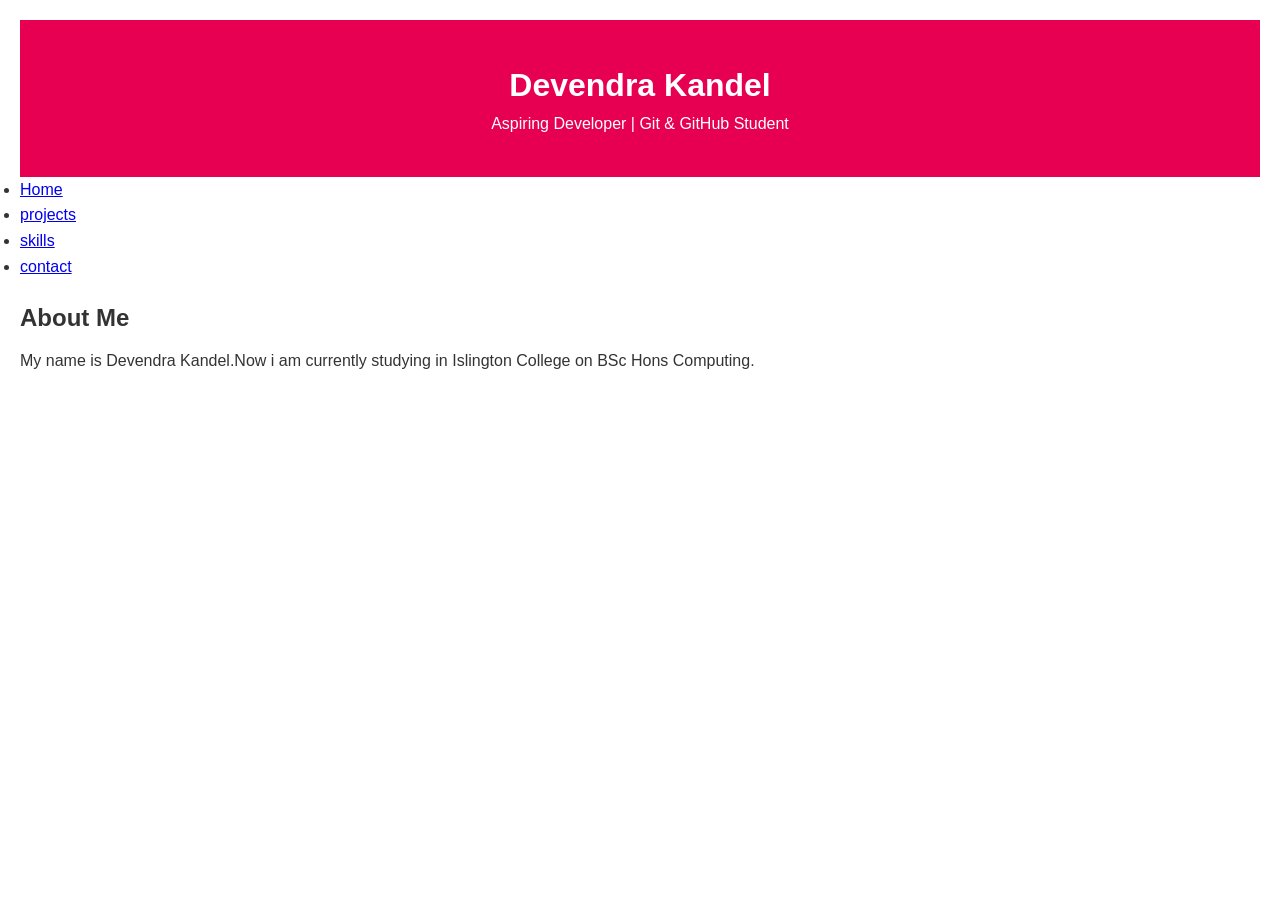
==== index.html @ 43919597 "Unwated changes removed" ====
<!DOCTYPE html>
<html lang="en">
<head>
  <meta charset="UTF-8">
  <meta name="viewport" content="width=device-width, initial-scale=1.0">
  <title>Devendra Kandel | Portfolio</title>
  <link rel="stylesheet" href="style.css">
  <link rel="stylesheet" href="navbar.css">


</head>
<body>

  <header>
    <h1>Devendra Kandel</h1>
    <p>Aspiring Developer | Git & GitHub Student</p>
  </header>

   <section class="nav-bar">
    <ul>
      <li><a href="./index.html">Home</a></li>
      <li><a href="./projects.html">projects</a></li>
      <li><a href="./skills.html">skills</a></li>
      <li><a href="./contact.html">contact</a></li>
    </ul>
  </section>

  <main>
    <section>
      <h2>About Me</h2>
      
      <p>My name is Devendra Kandel.Now i am currently studying in Islington College on BSc Hons Computing.</p>
    </section>
  </main>
</body>
</html>
---- style.css ----
* {
  margin: 0;
  padding: 0;
  box-sizing: border-box;
}

body {
  font-family: Arial, sans-serif;
  line-height: 1.6;
  color: #333;
  max-width: 1800px;
  margin: 0 auto;
  padding: 20px;
}

header {
  background-color: #e70051;
  color: white;
  padding: 40px 20px;
  text-align: center;
}

h2 {
  margin: 20px 0 10px;
}

.skill-list
{
  width: 800 px;
  color: #333;
  padding: 6px 14px;
  border: 1px red solid;
}
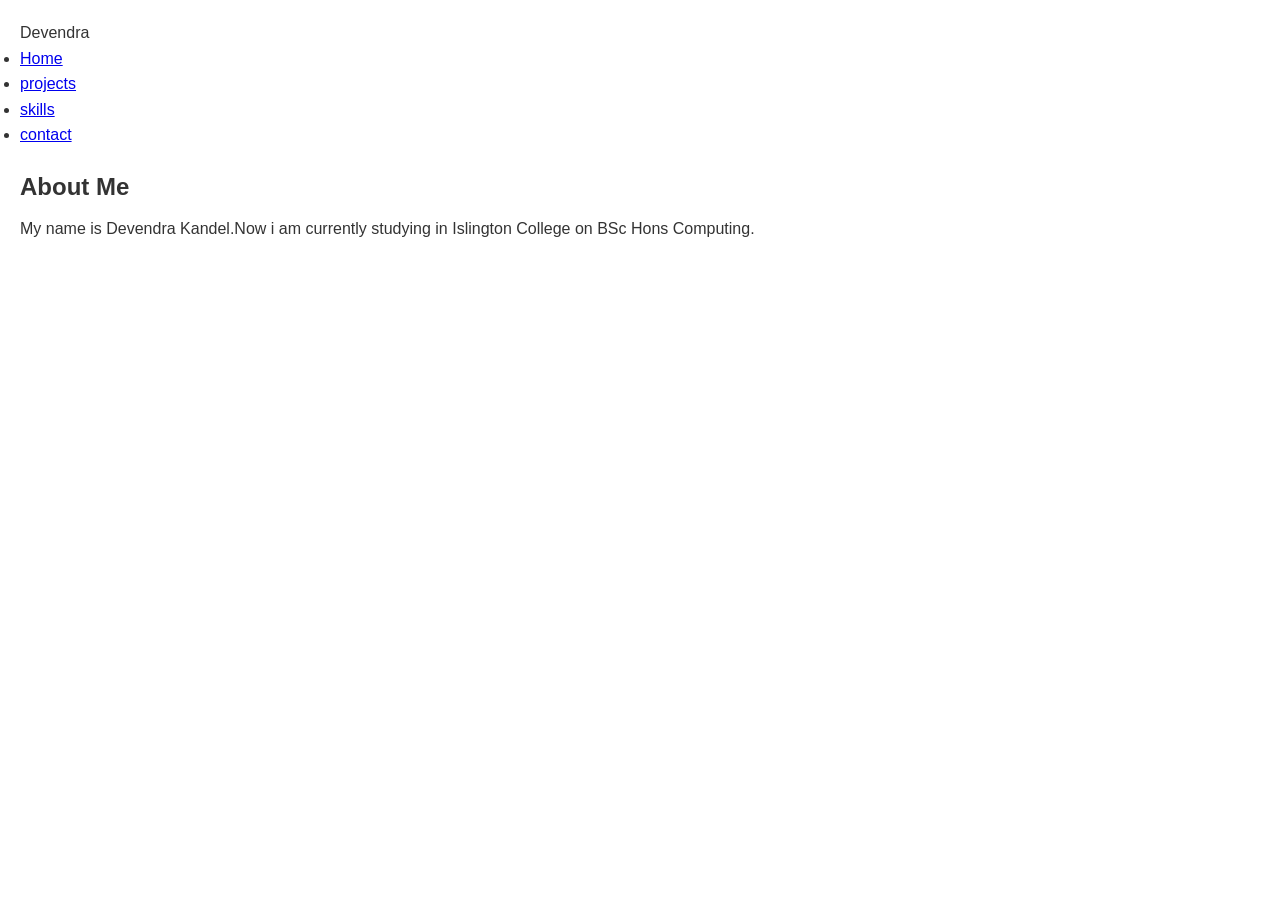
==== commit cf2a0f62: "Homepage navbar updated with working link" ====
--- a/index.html
+++ b/index.html
@@ -11,19 +11,15 @@
 </head>
 <body>
 
-  <header>
-    <h1>Devendra Kandel</h1>
-    <p>Aspiring Developer | Git & GitHub Student</p>
-  </header>
-
-   <section class="nav-bar">
+   <nav>
+    <div class="logo"> Devendra</div>
     <ul>
       <li><a href="./index.html">Home</a></li>
       <li><a href="./projects.html">projects</a></li>
       <li><a href="./skills.html">skills</a></li>
       <li><a href="./contact.html">contact</a></li>
     </ul>
-  </section>
+   </nav>
 
   <main>
     <section>
@@ -31,6 +27,7 @@
       
       <p>My name is Devendra Kandel.Now i am currently studying in Islington College on BSc Hons Computing.</p>
     </section>
+
   </main>
 </body>
 </html>
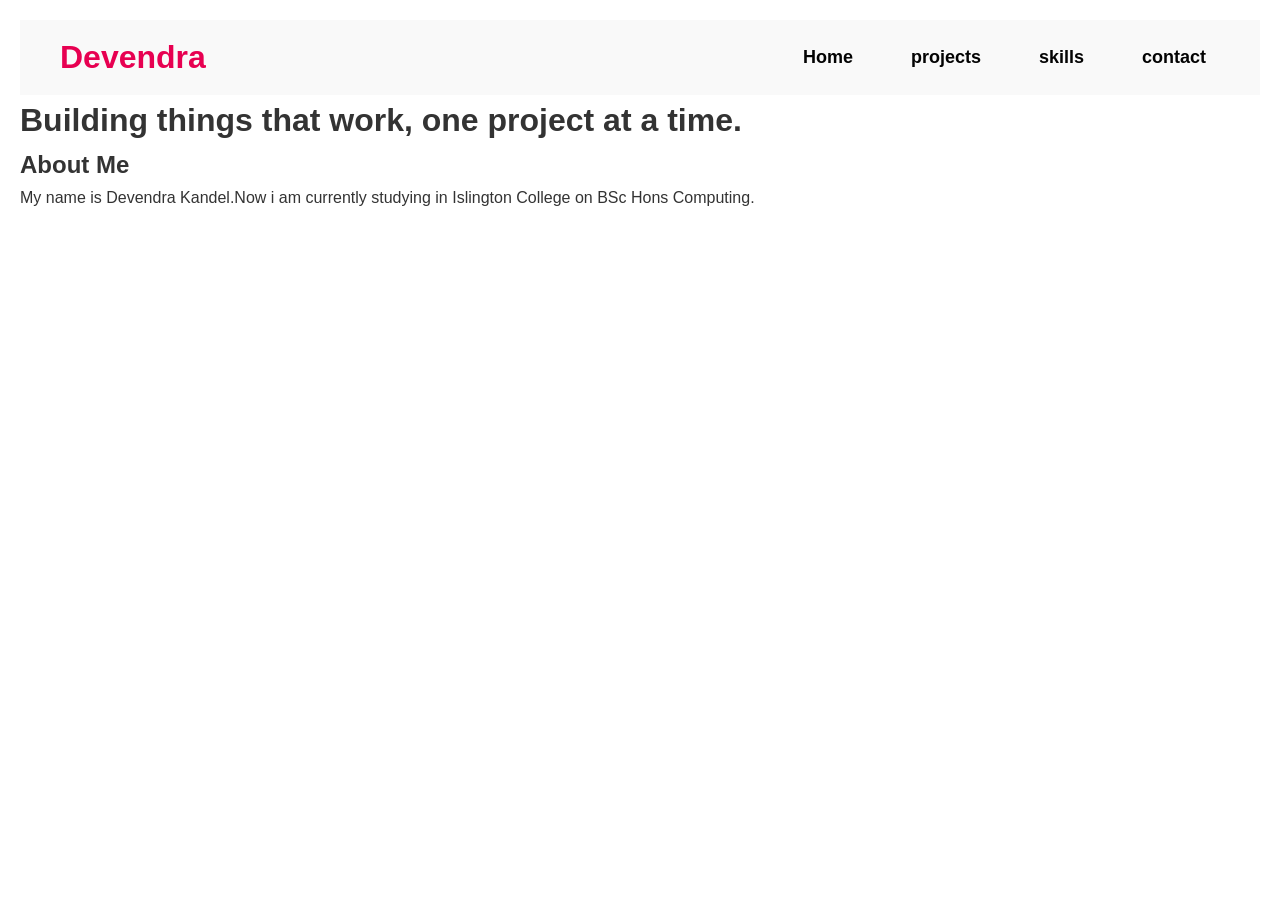
==== commit 0b5cda6f: "new page project and javascript created and home page navbar style is changed" ====
--- a/index.html
+++ b/index.html
@@ -13,14 +13,21 @@
 
    <nav>
     <div class="logo"> Devendra</div>
-    <ul>
+    <ul class="nav-links">
       <li><a href="./index.html">Home</a></li>
       <li><a href="./projects.html">projects</a></li>
       <li><a href="./skills.html">skills</a></li>
       <li><a href="./contact.html">contact</a></li>
     </ul>
+    <!-- for hamburger icon -->
+      <div class="hamburger">
+        <span></span>
+        <span></span>
+        <span></span>
+      </div>
    </nav>
 
+   <div class="project"><h1>Building things that work, one project at a time.</h1></div>
   <main>
     <section>
       <h2>About Me</h2>
@@ -29,5 +36,6 @@
     </section>
 
   </main>
+<script src="javascipt.js"></script> 
 </body>
 </html>
--- a/style.css
+++ b/style.css
@@ -13,21 +13,93 @@
   padding: 20px;
 }
 
-header {
+/* #for navbar */
+nav{
+  background-color: #f9f9f9;
+  padding: 12px 40px;
+  display: flex;
+  justify-content: space-between;
+  align-items: center;
+}
+
+/* #for logo */
+nav .logo
+{
+  text-align: left;
+  font-family: sans-serif;
+  font-size: 32px;;
+  font-weight:800 ;
+  color: #e70051;
+}
+
+/* #for navbar buttons */
+nav ul
+{
+  list-style: none;
+  display: flex;
+  gap: 30px;
+  margin: 0;
+  padding: 0;
+}
+
+/* #for navbar buttons  */
+nav ul li a
+{
+  color: rgb(3, 3, 3);
+  text-decoration: none;
+  font-size: 18px;
+  font-weight: bold;
+  padding: 8px 14px;
+  transition: background-color 0.3s ease , color 0.3s ease;
+  border-radius: 4px;
+}
+
+/* hover effect */
+nav ul li a:hover
+{
   background-color: #e70051;
   color: white;
-  padding: 40px 20px;
-  text-align: center;
 }
 
-h2 {
-  margin: 20px 0 10px;
+/* Hmaburger icon */
+.hamburger
+{
+  display: none;
+  flex-direction:column;
+  cursor: pointer;
 }
 
-.skill-list
+.hamburger span
 {
-  width: 800 px;
-  color: #333;
-  padding: 6px 14px;
-  border: 1px red solid;
+  height: 3px;
+  width: 25px;
+  background: #333;
+  margin : 4px 0;
+  border-radius: 2px;
+}
+
+ /* to make responnsive */
+ @media(max-width: 760px)
+ {
+  .nav-links
+  {
+    display: none;
+    flex-direction: column;
+    background: #f9f9f9;
+    position: absolute;
+    top: 60px;
+    right: 40px;
+    padding: 10px;
+    box-shadow: 0px 4px 6px rgba(0,0, 0, 0.1);
+  }
+  
+  .nav-links.active
+  {
+    display: flex ;
+  }
+
+  .hamburger
+  {
+    display: flex;
+  }
 }
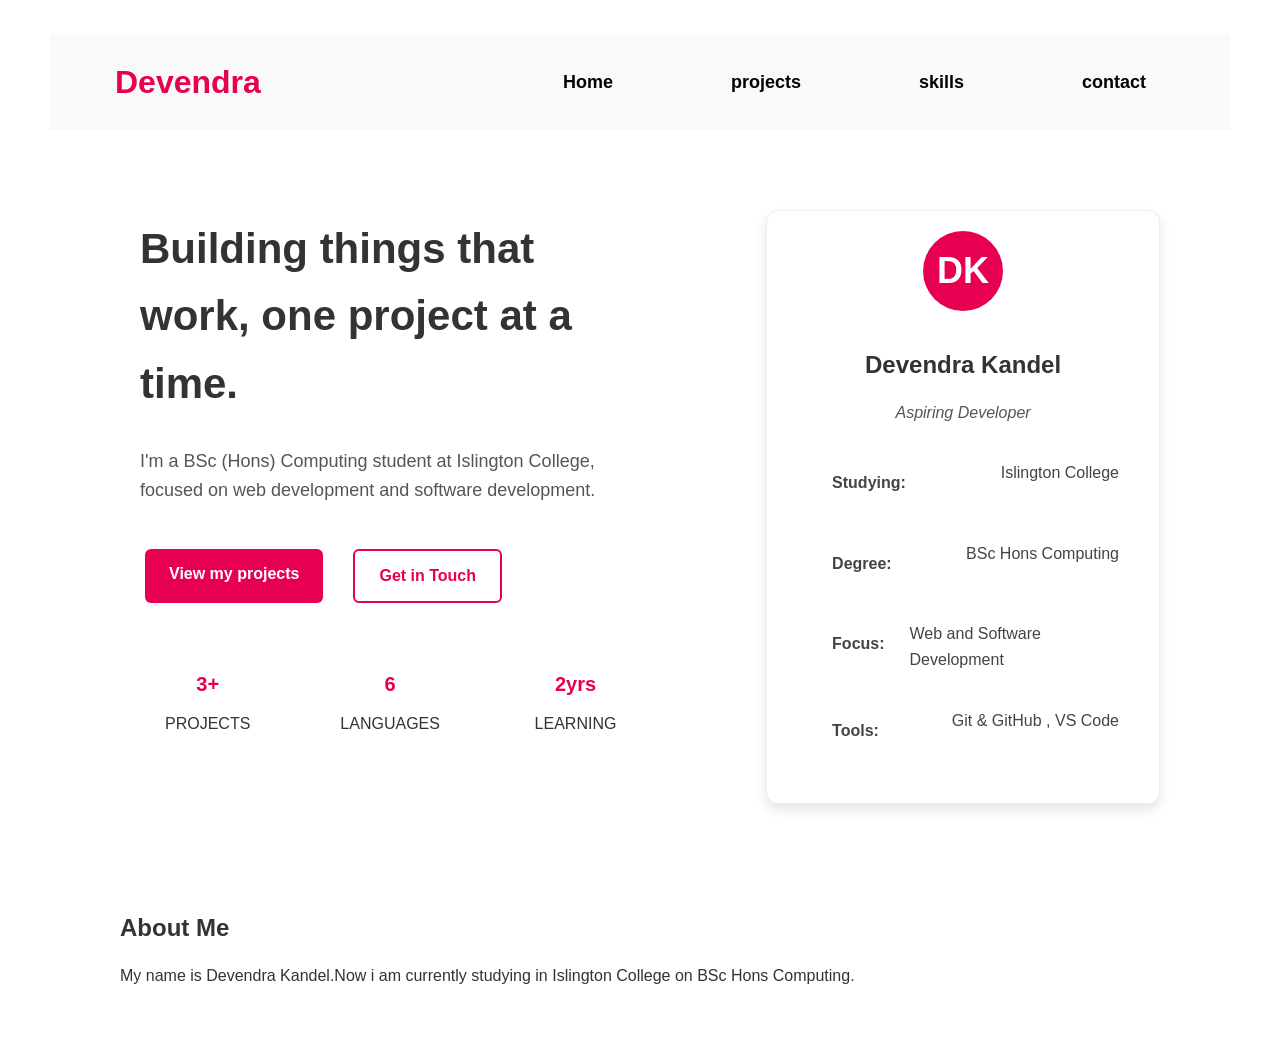
==== commit b0409d8c: "WIP homepage and profile being build" ====
--- a/index.html
+++ b/index.html
@@ -5,9 +5,6 @@
   <meta name="viewport" content="width=device-width, initial-scale=1.0">
   <title>Devendra Kandel | Portfolio</title>
   <link rel="stylesheet" href="style.css">
-  <link rel="stylesheet" href="navbar.css">
-
-
 </head>
 <body>
 
@@ -27,7 +24,36 @@
       </div>
    </nav>
 
-   <div class="project"><h1>Building things that work, one project at a time.</h1></div>
+  <section class="hero">
+    <div class="hero-left" >
+      <h1>Building things that work, one project at a time.</h1>
+      <p>I'm a BSc (Hons) Computing student at Islington College, focused on web development and software development.</p>
+      <div class="hero-buttons">
+        <a href="./projects.html" class="btn">View my projects</a>
+        <a href="./contact.html" class="btn btn-secondary">Get in Touch</a>
+      </div>
+      <div class="hero-stats">
+        <div><strong>3+</strong>PROJECTS</div>
+        <div><strong>6</strong>LANGUAGES</div>
+        <div><strong>2yrs</strong>LEARNING</div>
+      </div>
+    </div>
+
+    <div class="hero-right">
+      <div class="profile-card">
+        <div class="profile-initials">DK</div>
+        <h2>Devendra Kandel</h2>
+        <p>Aspiring Developer</p>
+        <ul>
+          <li><strong>Studying:</strong>Islington College</li>
+          <li><strong>Degree:</strong>BSc Hons Computing</li>
+          <li><strong>Focus:</strong>Web and Software Development</li>
+          <li><strong>Tools:</strong>Git & GitHub , VS Code </li>
+        </ul>
+      </div>
+    </div>
+  </section>
+
   <main>
     <section>
       <h2>About Me</h2>
--- a/style.css
+++ b/style.css
@@ -1,6 +1,6 @@
 * {
-  margin: 0;
-  padding: 0;
+  margin: 5px;
+  padding: 5px 20px;
   box-sizing: border-box;
 }
 
@@ -102,4 +102,205 @@
   {
     display: flex;
   }
-}+}
+
+/* Hero Section */
+.hero {
+  display: flex;
+  justify-content: space-between;
+  align-items: flex-start;
+  padding: 60px 40px;
+  gap: 40px;
+}
+
+/* Left side */
+.hero-left {
+  flex: 1;
+}
+
+.hero-left h3 {
+  color: #e70051;
+  font-size: 20px;
+  margin-bottom: 10px;
+}
+
+.hero-left h1 {
+  font-size: 42px;
+  font-weight: 800;
+  color: #333;
+  margin-bottom: 20px;
+}
+
+.hero-left p {
+  font-size: 18px;
+  color: #555;
+  margin-bottom: 30px;
+}
+
+.hero-buttons {
+  display: flex;
+  gap: 20px;
+  margin-bottom: 30px;
+}
+
+.btn {
+  padding: 12px 24px;
+  background-color: #e70051;
+  color: white;
+  text-decoration: none;
+  font-weight: bold;
+  border-radius: 6px;
+  transition: background-color 0.3s ease;
+}
+
+.btn:hover {
+  background-color: #c60045;
+}
+
+.btn-secondary {
+  background-color: transparent;
+  color: #e70051;
+  border: 2px solid #e70051;
+}
+
+.btn-secondary:hover {
+  background-color: #e70051;
+  color: white;
+}
+
+.hero-stats {
+  display: flex;
+  gap: 40px;
+  font-size: 16px;
+  margin-top: 20px;
+}
+
+.hero-stats div {
+  display: flex;
+  flex-direction: column;
+  align-items: center;
+}
+
+.hero-stats strong {
+  font-size: 20px;
+  color: #e70051;
+  margin-bottom: 6px;
+}
+
+/* Right side */
+.hero-right {
+  flex: 1;
+  display: flex;
+  justify-content: center;
+}
+
+.profile-card {
+  background: #fff; 
+  padding: 20px 10px;
+  border-radius: 12px;
+  box-shadow: 0px 6px 12px rgba(0,0,0,0.1);
+  text-align: center;
+  width: 100%;
+  max-width: 500px;
+  border: 1px solid #eee; 
+}
+
+.profile-initials {
+  background: #e70051;
+  color: white;
+  font-size: 36px; 
+  font-weight: bold;
+  width: 80px;
+  height: 80px;
+  border-radius: 50%;
+  display: flex;
+  align-items: center;
+  justify-content: center;
+  margin: 0 auto 30px;
+}
+
+.profile-card h2 {
+  margin: 10px 0 5px;
+  font-size: 24px;
+  font-weight: 700;
+  color: #333;
+}
+
+.profile-card p {
+  margin-bottom: 20px;
+  font-size: 16px;
+  color: #555;
+  font-style: italic;
+}
+
+.profile-card ul {
+  list-style: none;
+  padding: 0;
+  margin-top: 25px;
+  text-align: left;
+}
+
+.profile-card ul li {
+  display: flex ;
+  justify-content: space-between;
+  margin-bottom: 25px;
+  font-size: 16px;
+  color: #444;
+}
+
+/* Responsive */
+@media (max-width: 768px) {
+  .hero {
+    flex-direction: column;
+    text-align: center;
+    gap: 30px;
+    padding: 40px 20px;
+  }
+
+  .hero-left {
+    flex: unset;
+  }
+  .hero-right {
+    margin-top: 20px;
+    flex:unset;
+    display: flex;
+    justify-content: center;
+  }
+
+  .hero-buttons {
+    justify-content: center;
+  }
+
+  .hero-stats {
+    flex-direction: column;
+    justify-content: center;
+  }
+
+   .profile-card {
+    max-width: 100%;   
+    padding: 25px 20px;
+    text-align: center;   
+  }
+
+  .profile-initials {
+    margin: 0 auto 20px; 
+    width: 70px;
+    height: 70px;
+    font-size: 28px;
+  }
+
+  .profile-card h2 {
+    font-size: 20px;
+    text-align: center;
+  }
+
+  .profile-card p {
+    font-size: 14px;
+    text-align: center;
+  }
+
+  .profile-card ul li {
+    font-size: 14px;
+    margin-bottom: 12px;
+  }
+}
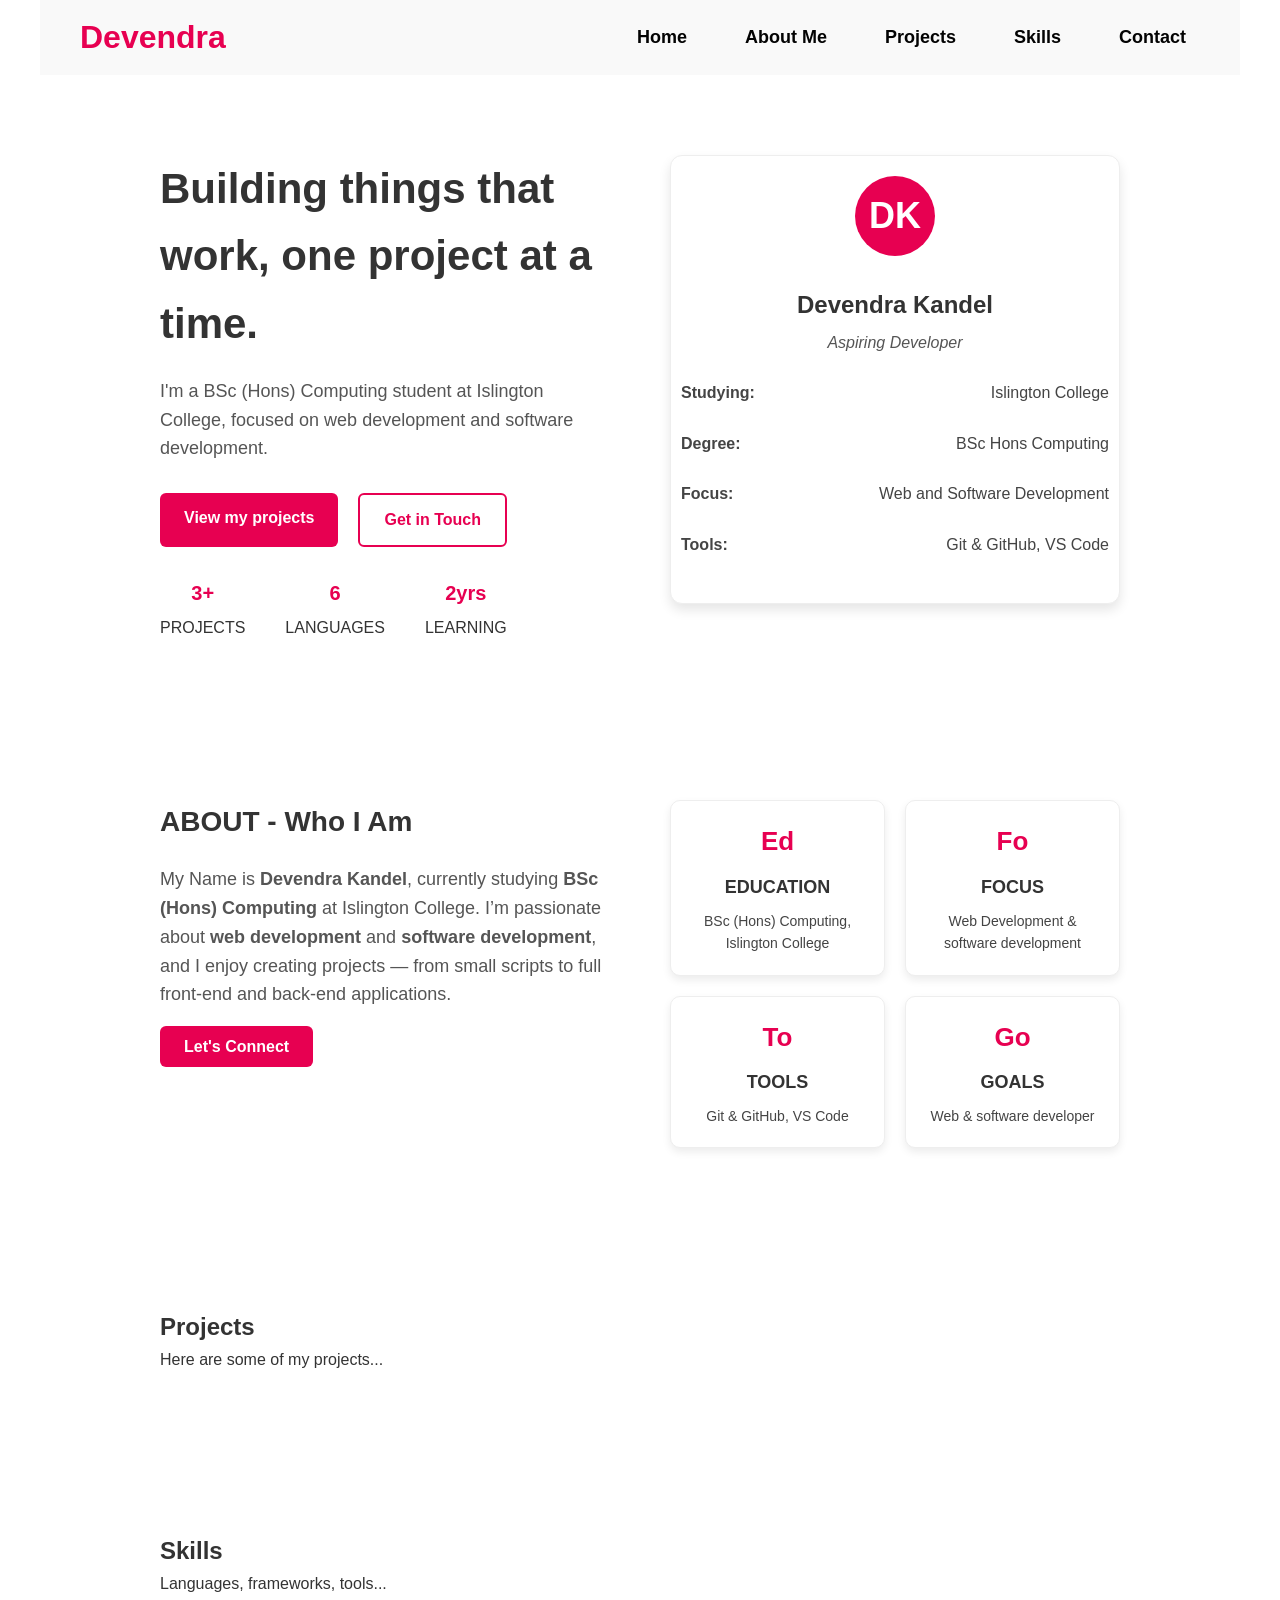
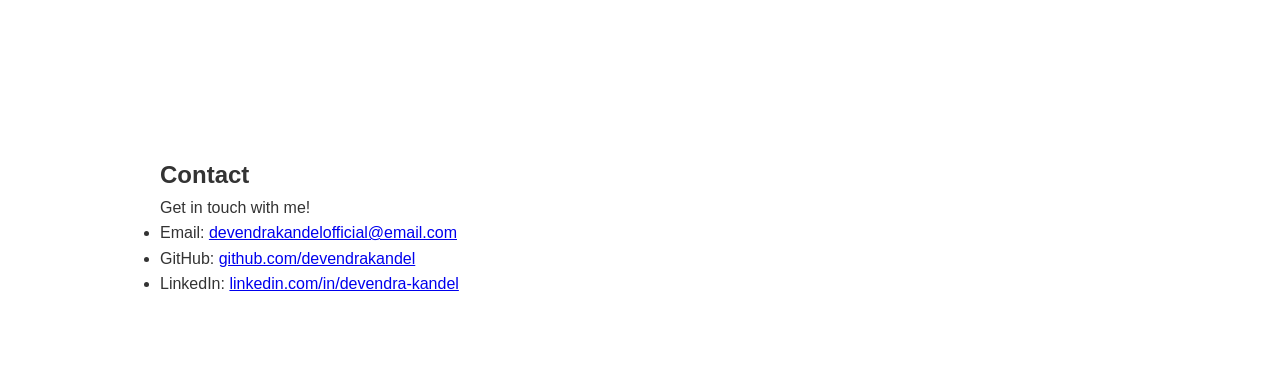
==== commit 9209f190: "WIP About Me section completed with css" ====
--- a/index.html
+++ b/index.html
@@ -8,29 +8,26 @@
 </head>
 <body>
 
-   <nav>
-    <div class="logo"> Devendra</div>
+  <!-- Navbar -->
+  <nav>
+    <div class="logo">Devendra</div>
     <ul class="nav-links">
-      <li><a href="./index.html">Home</a></li>
-      <li><a href="./projects.html">projects</a></li>
-      <li><a href="./skills.html">skills</a></li>
-      <li><a href="./contact.html">contact</a></li>
+      <li><a href="#home">Home</a></li>
+      <li><a href="#about">About Me</a></li>
+      <li><a href="#projects">Projects</a></li>
+      <li><a href="#skills">Skills</a></li>
+      <li><a href="#contact">Contact</a></li>
     </ul>
-    <!-- for hamburger icon -->
-      <div class="hamburger">
-        <span></span>
-        <span></span>
-        <span></span>
-      </div>
-   </nav>
+  </nav>
 
-  <section class="hero">
-    <div class="hero-left" >
+  <!-- Hero Section -->
+  <section id="home" class="hero">
+    <div class="hero-left">
       <h1>Building things that work, one project at a time.</h1>
       <p>I'm a BSc (Hons) Computing student at Islington College, focused on web development and software development.</p>
       <div class="hero-buttons">
-        <a href="./projects.html" class="btn">View my projects</a>
-        <a href="./contact.html" class="btn btn-secondary">Get in Touch</a>
+        <a href="#projects" class="btn">View my projects</a>
+        <a href="#contact" class="btn btn-secondary">Get in Touch</a>
       </div>
       <div class="hero-stats">
         <div><strong>3+</strong>PROJECTS</div>
@@ -38,30 +35,62 @@
         <div><strong>2yrs</strong>LEARNING</div>
       </div>
     </div>
-
     <div class="hero-right">
       <div class="profile-card">
         <div class="profile-initials">DK</div>
         <h2>Devendra Kandel</h2>
         <p>Aspiring Developer</p>
         <ul>
-          <li><strong>Studying:</strong>Islington College</li>
-          <li><strong>Degree:</strong>BSc Hons Computing</li>
-          <li><strong>Focus:</strong>Web and Software Development</li>
-          <li><strong>Tools:</strong>Git & GitHub , VS Code </li>
+          <li><strong>Studying:</strong> Islington College</li>
+          <li><strong>Degree:</strong> BSc Hons Computing</li>
+          <li><strong>Focus:</strong> Web and Software Development</li>
+          <li><strong>Tools:</strong> Git & GitHub, VS Code</li>
         </ul>
       </div>
     </div>
   </section>
 
-  <main>
-    <section>
-      <h2>About Me</h2>
-      
-      <p>My name is Devendra Kandel.Now i am currently studying in Islington College on BSc Hons Computing.</p>
-    </section>
+  <!-- About Section -->
+  <section id="about" class="about">
+    <div class="about-left">
+      <h2>ABOUT - Who I Am</h2>
+      <p>My Name is <strong>Devendra Kandel</strong>, currently studying <strong>BSc (Hons) Computing</strong> at Islington College.
+      I’m passionate about <strong>web development</strong> and <strong>software development</strong>, and I enjoy creating projects — from small scripts to full front‑end and back‑end applications.</p>
+      <a href="#contact" class="btn">Let's Connect</a>
+    </div>
+    <div class="about-right">
+      <div class="about-box"><h3>Ed<span>Education</span></h3><p>BSc (Hons) Computing, Islington College</p></div>
+      <div class="about-box"><h3>Fo<span>Focus</span></h3><p>Web Development & software development</p></div>
+      <div class="about-box"><h3>To<span>Tools</span></h3><p>Git & GitHub, VS Code</p></div>
+      <div class="about-box"><h3>Go<span>Goals</span></h3><p>Web & software developer</p></div>
+    </div>
+  </section>
 
-  </main>
-<script src="javascipt.js"></script> 
+  <!-- Projects Section -->
+  <section id="projects">
+    <h2>Projects</h2>
+    <p>Here are some of my projects...</p>
+    <!-- Add your project cards here -->
+  </section>
+
+  <!-- Skills Section -->
+  <section id="skills">
+    <h2>Skills</h2>
+    <p>Languages, frameworks, tools...</p>
+    <!-- Add your skills list here -->
+  </section>
+
+  <!-- Contact Section -->
+  <section id="contact">
+    <h2>Contact</h2>
+    <p>Get in touch with me!</p>
+    <ul>
+      <li>Email: <a href="mailto:devendrakandel9@email.com">devendrakandelofficial@email.com</a></li>
+      <li>GitHub: <a href="https://github.com/devendrakandel" target="_blank">github.com/devendrakandel</a></li>
+      <li>LinkedIn: <a href="https://linkedin.com/in/devendra-kandel-a0620737b"
+          target="_blank">linkedin.com/in/devendra-kandel</a></li>
+    </ul>
+  </section>
+
 </body>
 </html>
--- a/style.css
+++ b/style.css
@@ -1,6 +1,6 @@
 * {
-  margin: 5px;
-  padding: 5px 20px;
+  margin: 0px;
+  padding: 0px 0px;
   box-sizing: border-box;
 }
 
@@ -8,9 +8,24 @@
   font-family: Arial, sans-serif;
   line-height: 1.6;
   color: #333;
-  max-width: 1800px;
+  max-width: 1200px;
   margin: 0 auto;
-  padding: 20px;
+  padding: 0px;
+}
+
+section {
+  padding: 80px 120px;
+}
+
+nav {
+  padding: 20px 60px;   /* navbar spacing */
+}
+
+nav {
+  position: sticky;
+  top: 0;
+  z-index: 1000;        /* keeps it above other content */
+  background-color: #f9f9f9;
 }
 
 /* #for navbar */
@@ -109,8 +124,8 @@
   display: flex;
   justify-content: space-between;
   align-items: flex-start;
-  padding: 60px 40px;
-  gap: 40px;
+  padding: 80px 120px;
+  gap: 60px;
 }
 
 /* Left side */
@@ -251,18 +266,18 @@
 /* Responsive */
 @media (max-width: 768px) {
   .hero {
-    flex-direction: column;
+    grid-template-columns: 1fr;
     text-align: center;
     gap: 30px;
     padding: 40px 20px;
   }
 
   .hero-left {
-    flex: unset;
+    grid-column: 1 / -1;
   }
   .hero-right {
     margin-top: 20px;
-    flex:unset;
+    grid-column: 1 / -1;
     display: flex;
     justify-content: center;
   }
@@ -304,3 +319,77 @@
     margin-bottom: 12px;
   }
 }
+
+.hero, .about {
+  display: grid;
+  grid-template-columns: 1fr 1fr; /* two equal columns */
+  gap: 60px;                      /* consistent spacing */
+  padding: 80px 120px;            /* same rhythm */
+  align-items: start;             /* align top edges */
+}
+
+.about-left h2 {
+  font-size: 28px;
+  font-weight: 800;
+  color: #333;
+  margin-bottom: 20px;
+}
+
+.about-left p {
+  font-size: 18px;
+  color: #555;
+  margin-bottom: 25px;
+  line-height: 1.6;
+}
+
+.about-right {
+  display: grid;
+  grid-template-columns: 1fr 1fr;
+  gap: 20px;
+}
+
+.about-box {
+  background: #fff;
+  border: 1px solid #eee;
+  border-radius: 10px;
+  padding: 20px;
+  text-align: center;
+  box-shadow: 0px 4px 8px rgba(0,0,0,0.08);
+}
+
+.about-box h3 {
+  font-size: 26px;
+  font-weight: 800;
+  color: #e70051;
+  margin-bottom: 8px;
+  display: flex;
+  flex-direction: column;
+  align-items: center;
+  gap: 6px;
+}
+
+.about-box h3 span{
+  font-size: 18px;
+  font-weight: 700;
+  color: #333;
+  margin-top: 4px;
+  text-transform: uppercase;
+}
+
+.about-box p {
+  font-size: 14px;
+  color: #444;
+}
+
+/* Responsive */
+@media (max-width: 768px) {
+  .about {
+    grid-template-columns: 1fr;
+    text-align: center;
+  }
+
+  .about-right {
+    grid-template-columns: 1fr;
+    margin-top: 30px;
+  }
+}
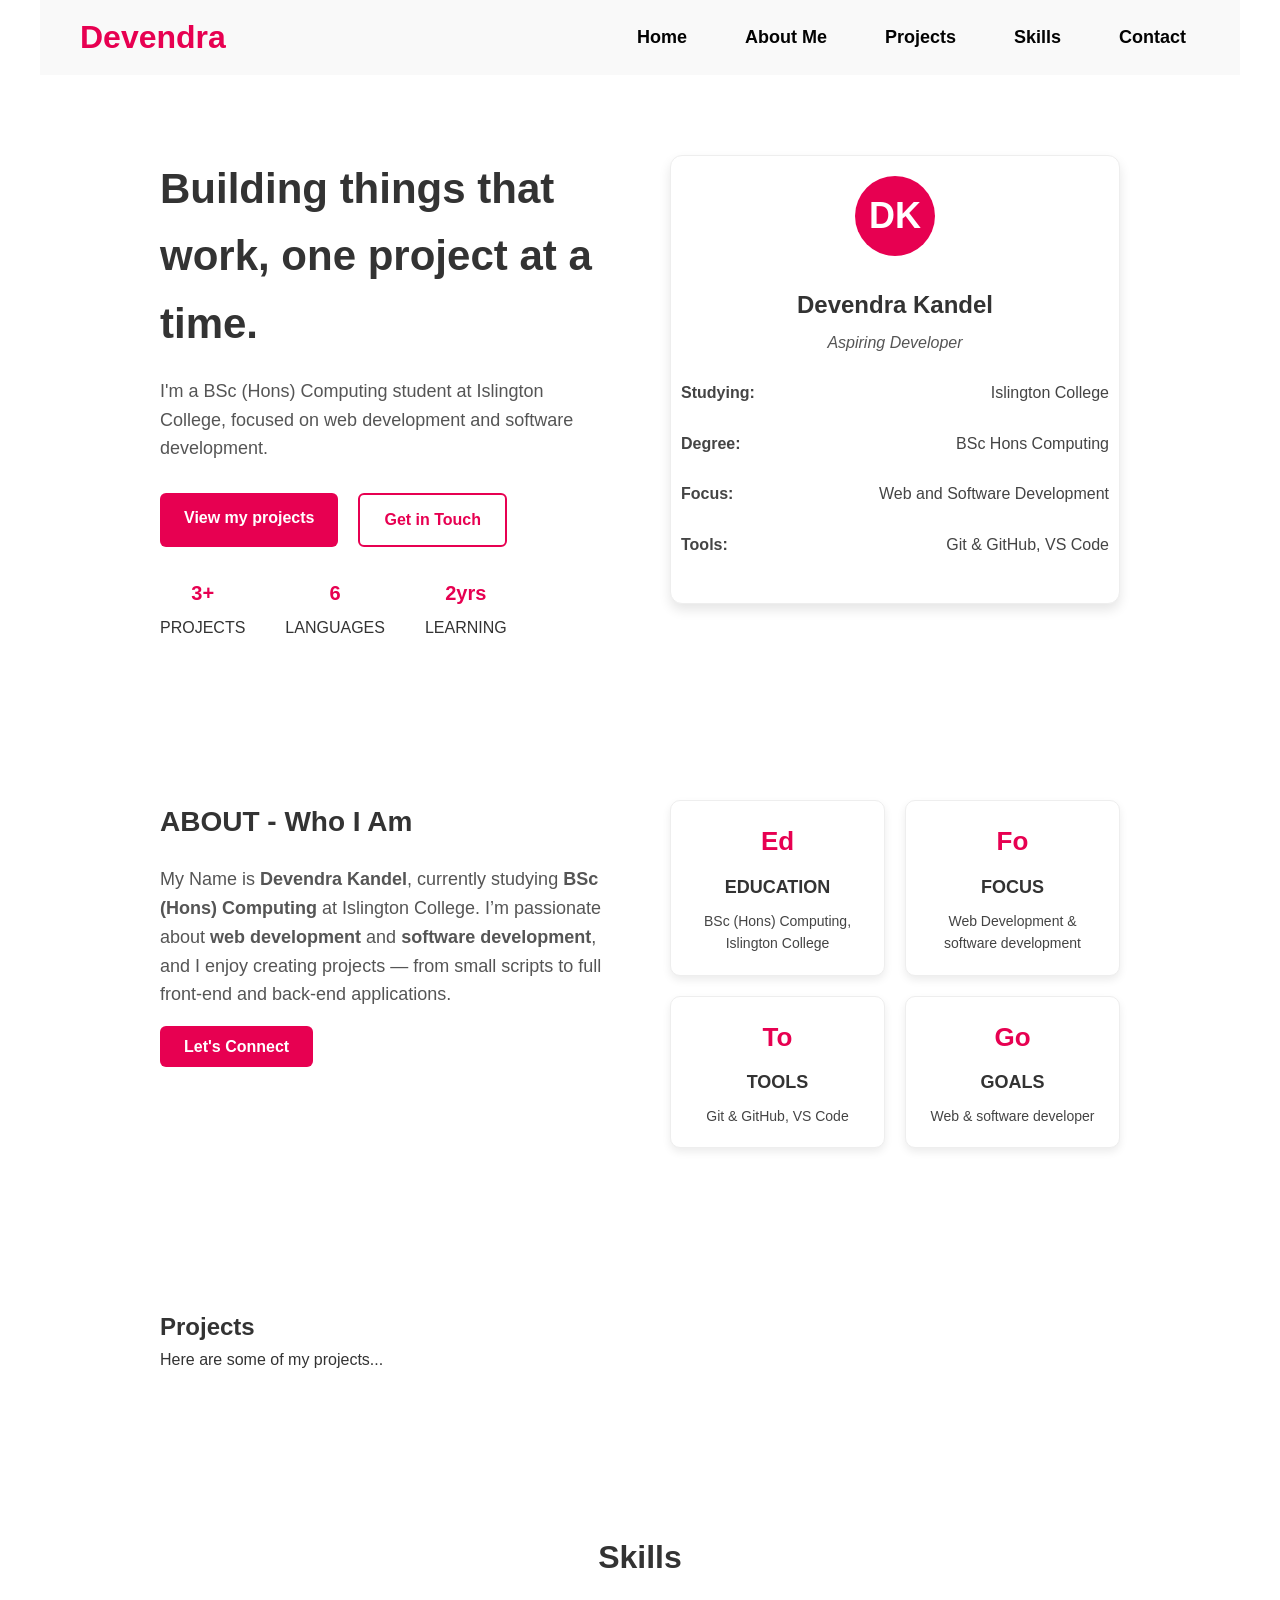
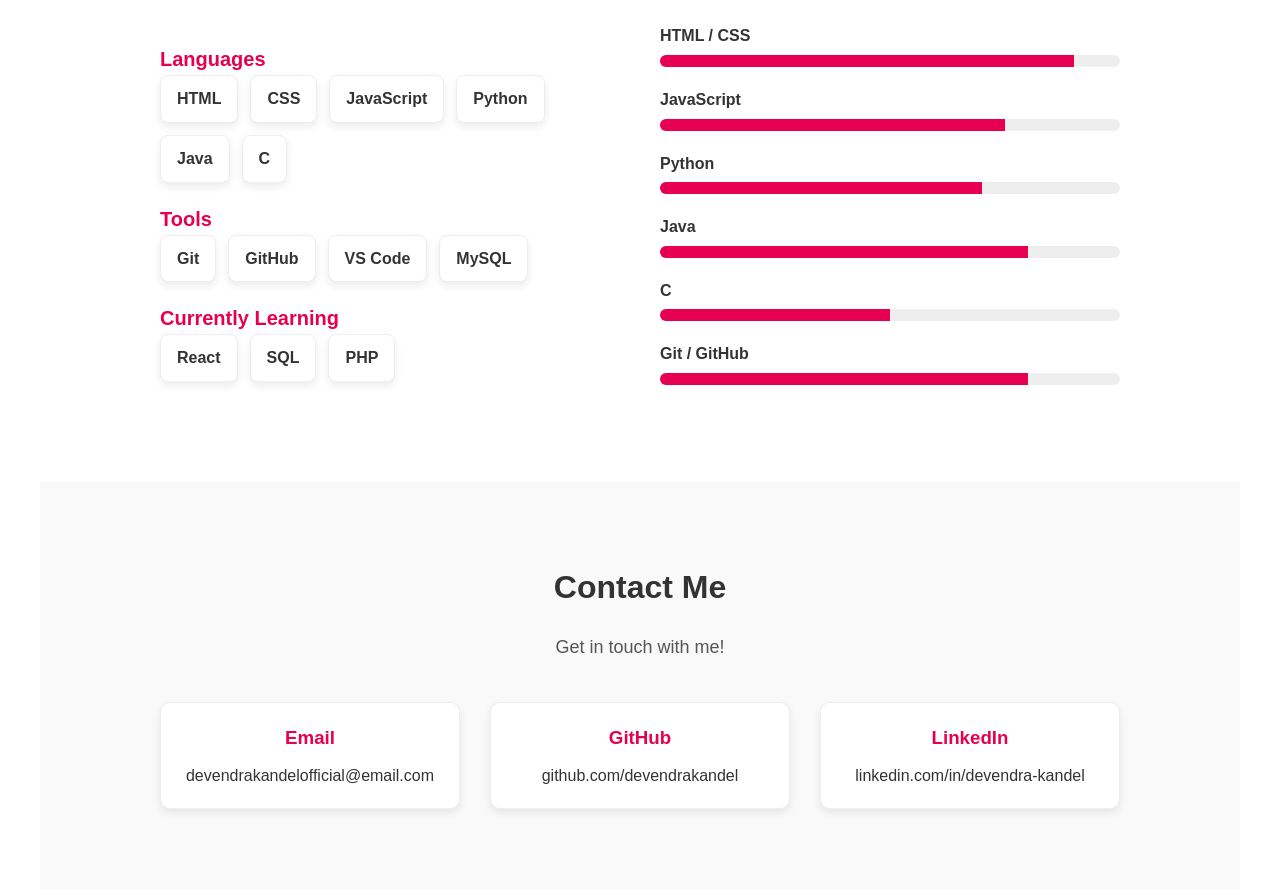
==== commit e8fbfc16: "Skills and Contact updated with CSS" ====
--- a/index.html
+++ b/index.html
@@ -1,11 +1,13 @@
 <!DOCTYPE html>
 <html lang="en">
+
 <head>
   <meta charset="UTF-8">
   <meta name="viewport" content="width=device-width, initial-scale=1.0">
   <title>Devendra Kandel | Portfolio</title>
   <link rel="stylesheet" href="style.css">
 </head>
+
 <body>
 
   <!-- Navbar -->
@@ -24,7 +26,8 @@
   <section id="home" class="hero">
     <div class="hero-left">
       <h1>Building things that work, one project at a time.</h1>
-      <p>I'm a BSc (Hons) Computing student at Islington College, focused on web development and software development.</p>
+      <p>I'm a BSc (Hons) Computing student at Islington College, focused on web development and software development.
+      </p>
       <div class="hero-buttons">
         <a href="#projects" class="btn">View my projects</a>
         <a href="#contact" class="btn btn-secondary">Get in Touch</a>
@@ -54,15 +57,29 @@
   <section id="about" class="about">
     <div class="about-left">
       <h2>ABOUT - Who I Am</h2>
-      <p>My Name is <strong>Devendra Kandel</strong>, currently studying <strong>BSc (Hons) Computing</strong> at Islington College.
-      I’m passionate about <strong>web development</strong> and <strong>software development</strong>, and I enjoy creating projects — from small scripts to full front‑end and back‑end applications.</p>
+      <p>My Name is <strong>Devendra Kandel</strong>, currently studying <strong>BSc (Hons) Computing</strong> at
+        Islington College.
+        I’m passionate about <strong>web development</strong> and <strong>software development</strong>, and I enjoy
+        creating projects — from small scripts to full front‑end and back‑end applications.</p>
       <a href="#contact" class="btn">Let's Connect</a>
     </div>
     <div class="about-right">
-      <div class="about-box"><h3>Ed<span>Education</span></h3><p>BSc (Hons) Computing, Islington College</p></div>
-      <div class="about-box"><h3>Fo<span>Focus</span></h3><p>Web Development & software development</p></div>
-      <div class="about-box"><h3>To<span>Tools</span></h3><p>Git & GitHub, VS Code</p></div>
-      <div class="about-box"><h3>Go<span>Goals</span></h3><p>Web & software developer</p></div>
+      <div class="about-box">
+        <h3>Ed<span>Education</span></h3>
+        <p>BSc (Hons) Computing, Islington College</p>
+      </div>
+      <div class="about-box">
+        <h3>Fo<span>Focus</span></h3>
+        <p>Web Development & software development</p>
+      </div>
+      <div class="about-box">
+        <h3>To<span>Tools</span></h3>
+        <p>Git & GitHub, VS Code</p>
+      </div>
+      <div class="about-box">
+        <h3>Go<span>Goals</span></h3>
+        <p>Web & software developer</p>
+      </div>
     </div>
   </section>
 
@@ -74,23 +91,99 @@
   </section>
 
   <!-- Skills Section -->
-  <section id="skills">
+  <section id="skills" class="skills">
     <h2>Skills</h2>
-    <p>Languages, frameworks, tools...</p>
-    <!-- Add your skills list here -->
+    <div class="skills-wrapper">
+      <div class="skills-left">
+        <h3>Languages</h3>
+        <ul>
+          <li>HTML</li>
+          <li>CSS</li>
+          <li>JavaScript</li>
+          <li>Python</li>
+          <li>Java</li>
+          <li>C</li>
+        </ul>
+
+        <h3>Tools</h3>
+        <ul>
+          <li>Git</li>
+          <li>GitHub</li>
+          <li>VS Code</li>
+          <li>MySQL</li>
+        </ul>
+
+        <h3>Currently Learning</h3>
+        <ul>
+          <li>React</li>
+          <li>SQL</li>
+          <li>PHP</li>
+        </ul>
+      </div>
+
+      <div class="skills-right">
+        <div class="skill-bar">
+          <span>HTML / CSS</span>
+          <div class="bar">
+            <div class="fill" style="width: 90%;"></div>
+          </div>
+        </div>
+        <div class="skill-bar">
+          <span>JavaScript</span>
+          <div class="bar">
+            <div class="fill" style="width: 75%;"></div>
+          </div>
+        </div>
+        <div class="skill-bar">
+          <span>Python</span>
+          <div class="bar">
+            <div class="fill" style="width: 70%;"></div>
+          </div>
+        </div>
+        <div class="skill-bar">
+          <span>Java</span>
+          <div class="bar">
+            <div class="fill" style="width: 80%;"></div>
+          </div>
+        </div>
+        <div class="skill-bar">
+          <span>C</span>
+          <div class="bar">
+            <div class="fill" style="width: 50%;"></div>
+          </div>
+        </div>
+        <div class="skill-bar">
+          <span>Git / GitHub</span>
+          <div class="bar">
+            <div class="fill" style="width: 80%;"></div>
+          </div>
+        </div>
+      </div>
+
   </section>
 
   <!-- Contact Section -->
-  <section id="contact">
-    <h2>Contact</h2>
+  <section id="contact" class="contact">
+    <h2>Contact Me</h2>
     <p>Get in touch with me!</p>
-    <ul>
-      <li>Email: <a href="mailto:devendrakandel9@email.com">devendrakandelofficial@email.com</a></li>
-      <li>GitHub: <a href="https://github.com/devendrakandel" target="_blank">github.com/devendrakandel</a></li>
-      <li>LinkedIn: <a href="https://linkedin.com/in/devendra-kandel-a0620737b"
-          target="_blank">linkedin.com/in/devendra-kandel</a></li>
-    </ul>
+    <div class="contact-wrapper">
+      <div class="contact-box">
+        <h3>Email</h3>
+        <a href="mailto:devendrakandel9@email.com">devendrakandelofficial@email.com</a>
+      </div>
+
+      <div class = "contact-box">
+        <h3>GitHub</h3>
+        <a href="https://github.com/devendrakandel" target="_blank">github.com/devendrakandel</a>
+      </div>
+
+      <div class = "contact-box">
+        <h3>LinkedIn</h3>
+        <a href="https://linkedin.com/in/devendra-kandel-a0620737b" target="_blank">linkedin.com/in/devendra-kandel</a>
+      </div>
+    </div>
   </section>
+  <script src="JavaScript.js"></script>
+</body>
 
-</body>
-</html>
+</html>
--- a/style.css
+++ b/style.css
@@ -18,18 +18,20 @@
 }
 
 nav {
-  padding: 20px 60px;   /* navbar spacing */
+  padding: 20px 60px;
+  /* navbar spacing */
 }
 
 nav {
   position: sticky;
   top: 0;
-  z-index: 1000;        /* keeps it above other content */
+  z-index: 1000;
+  /* keeps it above other content */
   background-color: #f9f9f9;
 }
 
 /* #for navbar */
-nav{
+nav {
   background-color: #f9f9f9;
   padding: 12px 40px;
   display: flex;
@@ -38,18 +40,17 @@
 }
 
 /* #for logo */
-nav .logo
-{
+nav .logo {
   text-align: left;
   font-family: sans-serif;
-  font-size: 32px;;
-  font-weight:800 ;
+  font-size: 32px;
+  ;
+  font-weight: 800;
   color: #e70051;
 }
 
 /* #for navbar buttons */
-nav ul
-{
+nav ul {
   list-style: none;
   display: flex;
   gap: 30px;
@@ -58,46 +59,40 @@
 }
 
 /* #for navbar buttons  */
-nav ul li a
-{
+nav ul li a {
   color: rgb(3, 3, 3);
   text-decoration: none;
   font-size: 18px;
   font-weight: bold;
   padding: 8px 14px;
-  transition: background-color 0.3s ease , color 0.3s ease;
+  transition: background-color 0.3s ease, color 0.3s ease;
   border-radius: 4px;
 }
 
 /* hover effect */
-nav ul li a:hover
-{
+nav ul li a:hover {
   background-color: #e70051;
   color: white;
 }
 
 /* Hmaburger icon */
-.hamburger
-{
+.hamburger {
   display: none;
-  flex-direction:column;
+  flex-direction: column;
   cursor: pointer;
 }
 
-.hamburger span
-{
+.hamburger span {
   height: 3px;
   width: 25px;
   background: #333;
-  margin : 4px 0;
+  margin: 4px 0;
   border-radius: 2px;
 }
 
- /* to make responnsive */
- @media(max-width: 760px)
- {
-  .nav-links
-  {
+/* to make responnsive */
+@media(max-width: 760px) {
+  .nav-links {
     display: none;
     flex-direction: column;
     background: #f9f9f9;
@@ -105,25 +100,23 @@
     top: 60px;
     right: 40px;
     padding: 10px;
-    box-shadow: 0px 4px 6px rgba(0,0, 0, 0.1);
-  }
-  
-  .nav-links.active
-  {
-    display: flex ;
-  }
-
-  .hamburger
-  {
+    box-shadow: 0px 4px 6px rgba(0, 0, 0, 0.1);
+  }
+
+  .nav-links.active {
+    display: flex;
+  }
+
+  .hamburger {
     display: flex;
   }
 }
 
 /* Hero Section */
 .hero {
-  display: flex;
-  justify-content: space-between;
-  align-items: flex-start;
+  display: grid;
+  grid-template-columns: 1fr 1fr;
+  align-items: start;
   padding: 80px 120px;
   gap: 60px;
 }
@@ -210,20 +203,20 @@
 }
 
 .profile-card {
-  background: #fff; 
+  background: #fff;
   padding: 20px 10px;
   border-radius: 12px;
-  box-shadow: 0px 6px 12px rgba(0,0,0,0.1);
+  box-shadow: 0px 6px 12px rgba(0, 0, 0, 0.1);
   text-align: center;
   width: 100%;
   max-width: 500px;
-  border: 1px solid #eee; 
+  border: 1px solid #eee;
 }
 
 .profile-initials {
   background: #e70051;
   color: white;
-  font-size: 36px; 
+  font-size: 36px;
   font-weight: bold;
   width: 80px;
   height: 80px;
@@ -256,7 +249,7 @@
 }
 
 .profile-card ul li {
-  display: flex ;
+  display: flex;
   justify-content: space-between;
   margin-bottom: 25px;
   font-size: 16px;
@@ -275,6 +268,7 @@
   .hero-left {
     grid-column: 1 / -1;
   }
+
   .hero-right {
     margin-top: 20px;
     grid-column: 1 / -1;
@@ -291,14 +285,14 @@
     justify-content: center;
   }
 
-   .profile-card {
-    max-width: 100%;   
+  .profile-card {
+    max-width: 100%;
     padding: 25px 20px;
-    text-align: center;   
+    text-align: center;
   }
 
   .profile-initials {
-    margin: 0 auto 20px; 
+    margin: 0 auto 20px;
     width: 70px;
     height: 70px;
     font-size: 28px;
@@ -320,12 +314,17 @@
   }
 }
 
-.hero, .about {
+.hero,
+.about {
   display: grid;
-  grid-template-columns: 1fr 1fr; /* two equal columns */
-  gap: 60px;                      /* consistent spacing */
-  padding: 80px 120px;            /* same rhythm */
-  align-items: start;             /* align top edges */
+  grid-template-columns: 1fr 1fr;
+  /* two equal columns */
+  gap: 60px;
+  /* consistent spacing */
+  padding: 80px 120px;
+  /* same rhythm */
+  align-items: start;
+  /* align top edges */
 }
 
 .about-left h2 {
@@ -354,7 +353,7 @@
   border-radius: 10px;
   padding: 20px;
   text-align: center;
-  box-shadow: 0px 4px 8px rgba(0,0,0,0.08);
+  box-shadow: 0px 4px 8px rgba(0, 0, 0, 0.08);
 }
 
 .about-box h3 {
@@ -368,7 +367,7 @@
   gap: 6px;
 }
 
-.about-box h3 span{
+.about-box h3 span {
   font-size: 18px;
   font-weight: 700;
   color: #333;
@@ -393,3 +392,165 @@
     margin-top: 30px;
   }
 }
+
+
+.skills {
+  padding: 80px 120px;
+}
+
+.skills h2 {
+  font-size: 32px;
+  font-weight: 800;
+  margin-bottom: 40px;
+  text-align: center;
+}
+
+.skills-wrapper {
+  display: grid;
+  grid-template-columns: 1fr 1fr;
+  /* left + right side */
+  gap: 40px;
+  align-items: start;
+}
+
+/* Left side */
+.skills-left h3 {
+  color: #e70051;
+  margin-top: 20px;
+  font-size: 20px;
+  font-weight: 700;
+}
+
+.skills-left ul {
+  list-style: none;
+  padding: 0;
+  margin-bottom: 20px;
+  display: flex;
+  gap: 12px;
+  flex-wrap: wrap;
+}
+
+.skills-left ul li {
+  font-size: 16px;
+  font-weight: 600;
+  color: #333;
+  background: #fff;
+  border: 1px solid #eee;
+  padding: 10px 16px;
+  border-radius: 8px;
+  box-shadow: 0px 4px 8px rgba(0, 0, 0, 0.08);
+  transition: all 0.3s ease;
+  cursor: pointer;
+}
+
+.skills-left ul li:hover {
+  background: #e70051;
+  color: #fff;
+  transform: translateY(-3px);
+  box-shadow: 0px 6px 12px rgba(0, 0, 0, 0.1);
+}
+
+/* Right side progress bars */
+.skills-right {
+  flex: 1;
+  display: flex;
+  flex-direction: column;
+  gap: 20px;
+}
+
+.skill-bar span {
+  font-size: 16px;
+  font-weight: bold;
+  color: #333;
+  display: block;
+  margin-bottom: 6px;
+}
+
+.bar {
+  background: #eee;
+  border-radius: 6px;
+  overflow: hidden;
+  height: 12px;
+}
+
+.fill {
+  background: #e70051;
+  height: 100%;
+  transition: width 0.6s ease;
+  /* smooth animation */
+}
+
+/* Responsive */
+@media (max-width: 768px) {
+  .skills-wrapper {
+    grid-template-columns: 1fr;
+  }
+}
+
+/* for contatct section */
+.contact {
+  padding: 80px 120px;
+  background: #f9f9f9;
+  text-align: center;
+}
+
+.contact h2 {
+  font-size: 32px;
+  font-weight: 800;
+  margin-bottom: 20px;
+}
+
+.contact p {
+  margin-bottom: 40px;
+  font-size: 18px;
+  color: #555;
+}
+
+.contact-wrapper {
+  display: flex;
+  justify-content: center;
+  gap: 30px;
+  flex-wrap: wrap;
+}
+
+.contact-box {
+  background: #fff;
+  border: 1px solid #eee;
+  border-radius: 10px;
+  padding: 20px;
+  width: 300px;
+  box-shadow: 0px 4px 8px rgba(0, 0, 0, 0.08);
+  transition: all 0.3s ease;
+  cursor: pointer;
+}
+
+.contact-box h3 {
+  color: #e70051;
+  margin-bottom: 10px;
+}
+
+.contact-box a {
+  color: #333;
+  text-decoration: none;
+  font-size: 16px;
+}
+
+.contact-box a:hover {
+  color: #0008ff;
+  text-decoration: underline;
+  transform: translateY(-5px);
+  background:#fff ;
+  box-shadow: 0px 6px 12px rgba(0, 0, 0, 0.1);
+}
+
+.contact-box:hover {
+  color : #fff ;
+}
+
+/* Responsive */
+@media (max-width: 768px) {
+  .contact-wrapper {
+    flex-direction: column;
+    align-items: center;
+  }
+}
